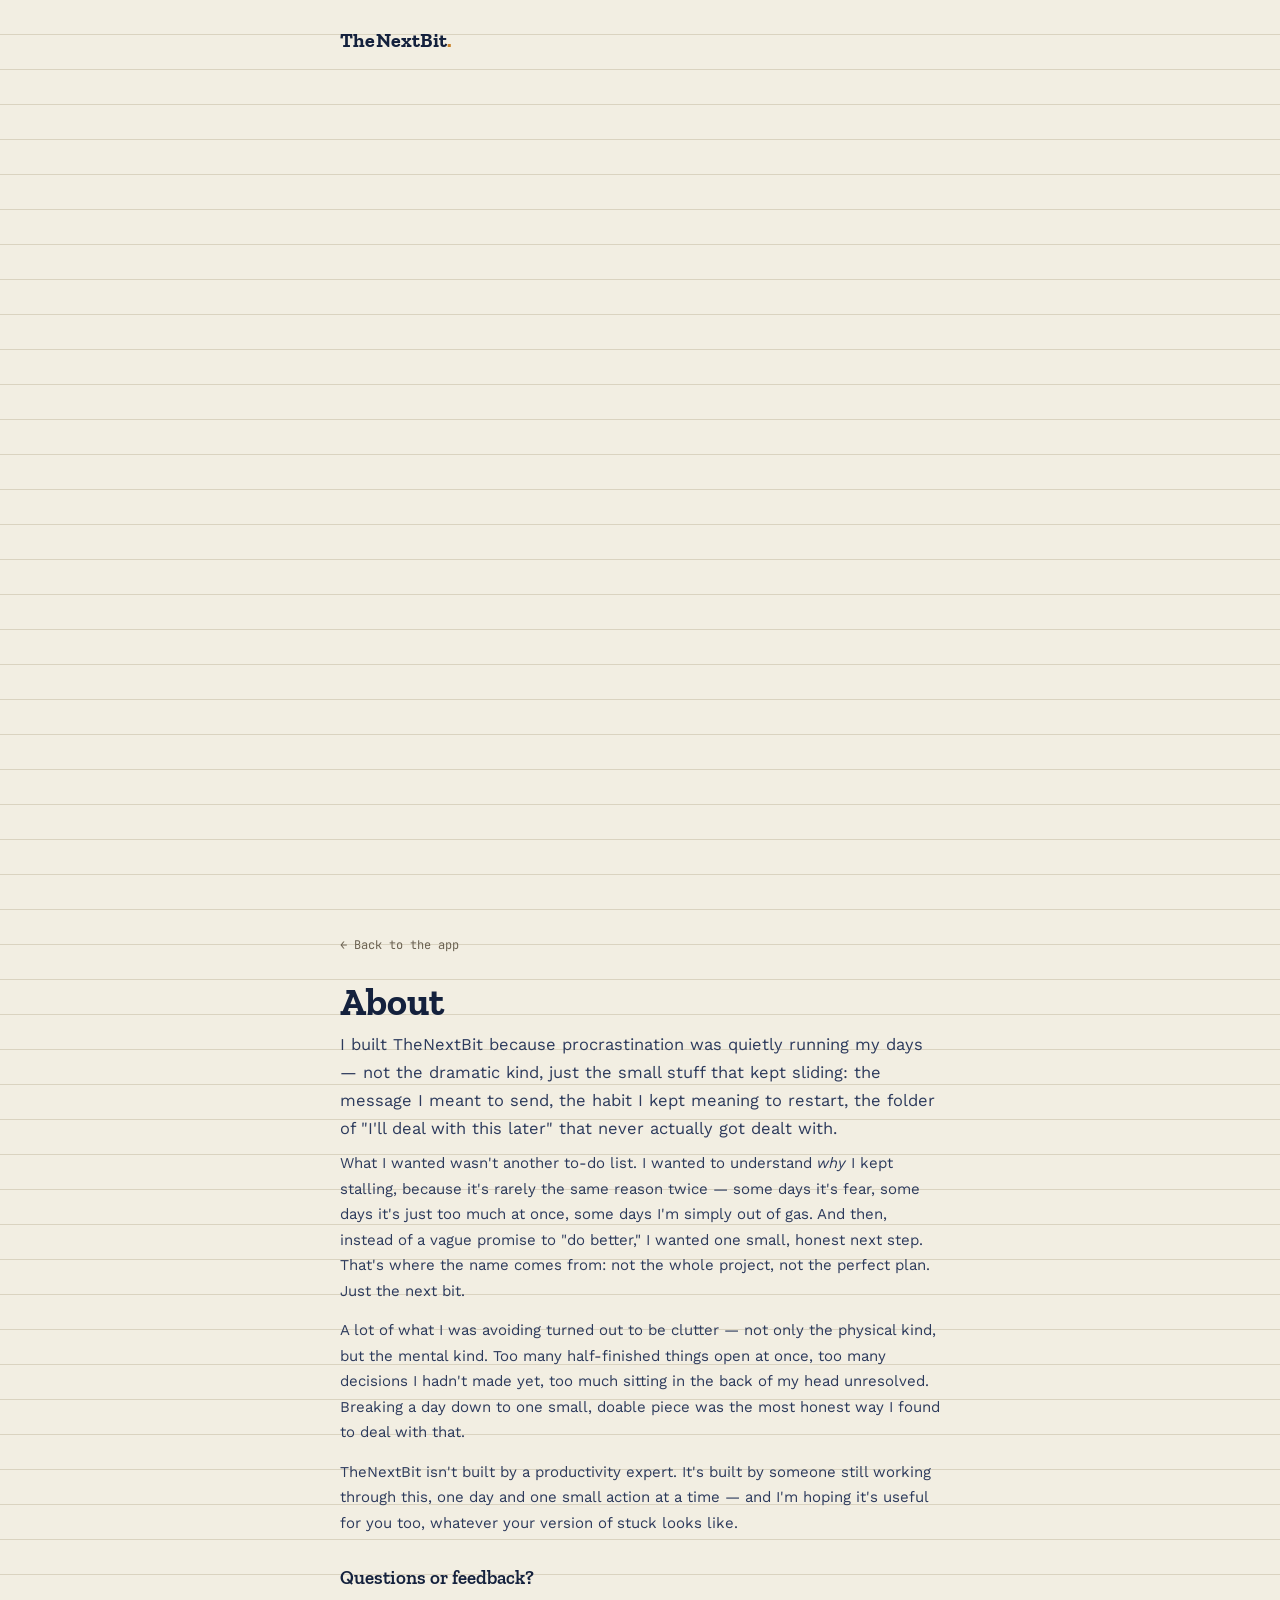
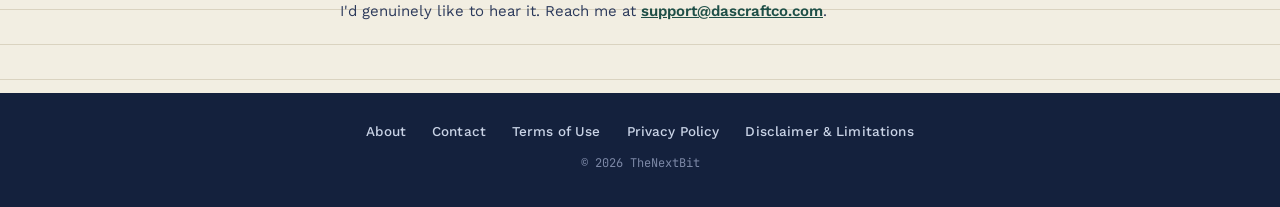
==== about.html @ bdb77855 "Add files via upload" ====
<!DOCTYPE html>
<html lang="en">
<head>
<meta charset="UTF-8">
<meta name="viewport" content="width=device-width, initial-scale=1.0">
<title>About — TheNextBit</title>
<link rel="preconnect" href="https://fonts.googleapis.com">
<link rel="preconnect" href="https://fonts.gstatic.com" crossorigin>
<link href="https://fonts.googleapis.com/css2?family=Zilla+Slab:wght@500;600;700&family=Work+Sans:wght@400;500;600;700&family=JetBrains+Mono:wght@500;600;700&display=swap" rel="stylesheet">
<link rel="stylesheet" href="style.css">
</head>
<body>

<div class="shell" style="padding-bottom:0;">
  <div class="topbar">
    <a href="index.html" class="wordmark">TheNextBit<span class="dot">.</span></a>
  </div>
</div>

<div class="legal-wrap">
  <a href="index.html" class="back-link">&larr; Back to the app</a>
  <h1>About</h1>

  <p class="lede">I built TheNextBit because procrastination was quietly running my days — not the dramatic kind, just the small stuff that kept sliding: the message I meant to send, the habit I kept meaning to restart, the folder of "I'll deal with this later" that never actually got dealt with.</p>

  <p>What I wanted wasn't another to-do list. I wanted to understand <em>why</em> I kept stalling, because it's rarely the same reason twice — some days it's fear, some days it's just too much at once, some days I'm simply out of gas. And then, instead of a vague promise to "do better," I wanted one small, honest next step. That's where the name comes from: not the whole project, not the perfect plan. Just the next bit.</p>

  <p>A lot of what I was avoiding turned out to be clutter — not only the physical kind, but the mental kind. Too many half-finished things open at once, too many decisions I hadn't made yet, too much sitting in the back of my head unresolved. Breaking a day down to one small, doable piece was the most honest way I found to deal with that.</p>

  <p>TheNextBit isn't built by a productivity expert. It's built by someone still working through this, one day and one small action at a time — and I'm hoping it's useful for you too, whatever your version of stuck looks like.</p>

  <h2>Questions or feedback?</h2>
  <p>I'd genuinely like to hear it. Reach me at <a class="inline-link" href="mailto:support@dascraftco.com">support@dascraftco.com</a>.</p>
</div>

<footer class="site-footer">
  <div class="footer-links">
    <a href="about.html">About</a>
    <a href="mailto:support@dascraftco.com">Contact</a>
    <a href="terms.html">Terms of Use</a>
    <a href="privacy.html">Privacy Policy</a>
    <a href="disclaimer.html">Disclaimer &amp; Limitations</a>
  </div>
  <div class="footer-copy">&copy; 2026 TheNextBit</div>
</footer>

</body>
</html>
---- style.css ----
/* ============================================================
   TOKENS
   ============================================================ */
:root {
  --ink: #14213D;
  --ink-soft: #2C3A5C;
  --paper: #F2EEE2;
  --paper-raised: #FBF9F3;
  --line: #DAD3C0;
  --line-strong: #C7BEA6;
  --mustard: #E8A33D;
  --mustard-deep: #C9822A;
  --teal: #2A6E63;
  --teal-deep: #1E4F47;
  --muted: #6B6252;
  --danger: #B3472B;

  --font-display: "Zilla Slab", Georgia, serif;
  --font-body: "Work Sans", -apple-system, BlinkMacSystemFont, sans-serif;
  --font-mono: "JetBrains Mono", ui-monospace, monospace;

  --radius: 14px;
  --radius-sm: 8px;
  --shadow-card: 0 1px 0 var(--line), 0 8px 24px -12px rgba(20,33,61,0.25);
}

* { box-sizing: border-box; }

html, body {
  margin: 0;
  padding: 0;
  background: var(--paper);
  color: var(--ink);
  font-family: var(--font-body);
  -webkit-font-smoothing: antialiased;
}

body {
  background-image: repeating-linear-gradient(
    to bottom,
    transparent 0px,
    transparent 34px,
    var(--line) 34px,
    var(--line) 35px
  );
  background-attachment: local;
  min-height: 100vh;
}

button {
  font-family: inherit;
  cursor: pointer;
}

textarea {
  font-family: inherit;
}

@media (prefers-reduced-motion: reduce) {
  * { animation-duration: 0.001ms !important; transition-duration: 0.001ms !important; }
}

:focus-visible {
  outline: 2px solid var(--teal-deep);
  outline-offset: 2px;
}

/* ============================================================
   LAYOUT SHELL
   ============================================================ */
.shell {
  max-width: 640px;
  margin: 0 auto;
  min-height: 100vh;
  padding: 28px 20px 64px;
  display: flex;
  flex-direction: column;
}

.topbar {
  display: flex;
  align-items: baseline;
  justify-content: space-between;
  margin-bottom: 28px;
  gap: 12px;
}

.wordmark {
  font-family: var(--font-display);
  font-weight: 700;
  font-size: 20px;
  letter-spacing: 0.01em;
  color: var(--ink);
  text-decoration: none;
}

.wordmark .dot { color: var(--mustard-deep); }

.topbar-actions {
  display: flex;
  gap: 14px;
  align-items: center;
}

.link-btn {
  background: none;
  border: none;
  font-size: 13px;
  color: var(--muted);
  font-weight: 600;
  text-decoration: underline;
  text-underline-offset: 3px;
  padding: 4px 0;
}
.link-btn:hover { color: var(--ink); }

/* ============================================================
   WELCOME
   ============================================================ */
.hero {
  padding-top: 8px;
}

.hero-eyebrow {
  font-family: var(--font-mono);
  font-size: 12px;
  font-weight: 600;
  letter-spacing: 0.08em;
  text-transform: uppercase;
  color: var(--muted);
  margin-bottom: 14px;
  display: block;
}

.hero h1 {
  font-family: var(--font-display);
  font-size: clamp(34px, 8vw, 52px);
  line-height: 1.04;
  margin: 0 0 18px;
  font-weight: 700;
  color: var(--ink);
}

.hero h1 em {
  font-style: normal;
  color: var(--mustard-deep);
}

.hero p.lede {
  font-size: 17px;
  line-height: 1.6;
  color: var(--ink-soft);
  max-width: 46ch;
  margin: 0 0 30px;
}

.type-pills {
  display: flex;
  flex-wrap: wrap;
  gap: 8px;
  margin-bottom: 34px;
}

.type-pill {
  font-family: var(--font-mono);
  font-size: 12px;
  font-weight: 600;
  padding: 6px 12px;
  border: 1px solid var(--line-strong);
  border-radius: 100px;
  color: var(--ink-soft);
  background: var(--paper-raised);
}

.btn-primary {
  display: inline-flex;
  align-items: center;
  gap: 10px;
  background: var(--ink);
  color: var(--paper);
  border: none;
  padding: 15px 26px;
  border-radius: var(--radius-sm);
  font-size: 15px;
  font-weight: 600;
  box-shadow: 0 4px 0 var(--mustard-deep);
  transition: transform 0.12s ease, box-shadow 0.12s ease;
}
.btn-primary:hover { transform: translateY(-1px); }
.btn-primary:active { transform: translateY(2px); box-shadow: 0 2px 0 var(--mustard-deep); }

.btn-secondary {
  display: inline-flex;
  align-items: center;
  gap: 8px;
  background: transparent;
  color: var(--ink);
  border: 1.5px solid var(--line-strong);
  padding: 13px 22px;
  border-radius: var(--radius-sm);
  font-size: 14px;
  font-weight: 600;
}
.btn-secondary:hover { border-color: var(--ink); }

.how-it-works {
  margin-top: 44px;
  border-top: 1px solid var(--line);
  padding-top: 26px;
}

.how-it-works h2 {
  font-family: var(--font-mono);
  font-size: 12px;
  text-transform: uppercase;
  letter-spacing: 0.08em;
  color: var(--muted);
  margin: 0 0 16px;
}

.how-steps {
  display: grid;
  gap: 14px;
}

.how-step {
  display: flex;
  gap: 14px;
  align-items: flex-start;
}

.how-step .num {
  font-family: var(--font-mono);
  font-weight: 700;
  font-size: 13px;
  color: var(--paper);
  background: var(--teal);
  width: 26px;
  height: 26px;
  border-radius: 50%;
  display: flex;
  align-items: center;
  justify-content: center;
  flex-shrink: 0;
}

.how-step p {
  margin: 0;
  font-size: 15px;
  line-height: 1.55;
  color: var(--ink-soft);
}

.how-step strong { color: var(--ink); }

/* ============================================================
   QUIZ
   ============================================================ */
.quiz-progress {
  display: flex;
  gap: 6px;
  margin-bottom: 30px;
}

.quiz-progress .seg {
  flex: 1;
  height: 4px;
  border-radius: 2px;
  background: var(--line-strong);
  overflow: hidden;
}
.quiz-progress .seg .fill {
  height: 100%;
  background: var(--teal);
  width: 0%;
  transition: width 0.3s ease;
}

.quiz-count {
  font-family: var(--font-mono);
  font-size: 12px;
  color: var(--muted);
  margin-bottom: 10px;
}

.quiz-q {
  font-family: var(--font-display);
  font-size: clamp(24px, 5.5vw, 30px);
  font-weight: 600;
  line-height: 1.25;
  margin: 0 0 26px;
  color: var(--ink);
}

.quiz-options {
  display: grid;
  gap: 10px;
}

.quiz-option {
  text-align: left;
  background: var(--paper-raised);
  border: 1.5px solid var(--line-strong);
  border-radius: var(--radius);
  padding: 16px 18px;
  font-size: 15px;
  line-height: 1.45;
  color: var(--ink);
  transition: border-color 0.12s ease, transform 0.08s ease, background 0.12s ease;
}
.quiz-option:hover {
  border-color: var(--teal);
  background: #fff;
}
.quiz-option:active { transform: scale(0.99); }

.quiz-back {
  margin-top: 22px;
}

/* ============================================================
   RESULTS
   ============================================================ */
.stamp {
  display: inline-block;
  border: 2.5px solid var(--ink);
  border-radius: var(--radius);
  padding: 20px 24px;
  transform: rotate(-1.2deg);
  margin-bottom: 22px;
  background: var(--paper-raised);
}

.stamp .stamp-eyebrow {
  font-family: var(--font-mono);
  font-size: 11px;
  text-transform: uppercase;
  letter-spacing: 0.08em;
  color: var(--muted);
  display: block;
  margin-bottom: 6px;
}

.stamp .stamp-type {
  font-family: var(--font-display);
  font-size: clamp(26px, 6vw, 36px);
  font-weight: 700;
  color: var(--mustard-deep);
  margin: 0;
}

.results-desc {
  font-size: 16px;
  line-height: 1.65;
  color: var(--ink-soft);
  max-width: 52ch;
  margin: 0 0 30px;
}

.score-bars {
  display: grid;
  gap: 12px;
  margin-bottom: 34px;
}

.score-row {
  display: grid;
  grid-template-columns: 110px 1fr 34px;
  align-items: center;
  gap: 10px;
}

.score-label {
  font-size: 13px;
  font-weight: 600;
  color: var(--ink-soft);
}

.score-track {
  height: 8px;
  background: var(--line);
  border-radius: 4px;
  overflow: hidden;
}
.score-fill {
  height: 100%;
  background: var(--teal);
  border-radius: 4px;
}
.score-row.is-top .score-fill { background: var(--mustard-deep); }
.score-row.is-top .score-label { color: var(--ink); }

.score-num {
  font-family: var(--font-mono);
  font-size: 12px;
  color: var(--muted);
  text-align: right;
}

/* ============================================================
   TODAY DASHBOARD
   ============================================================ */
.day-meta {
  display: flex;
  justify-content: space-between;
  align-items: baseline;
  margin-bottom: 18px;
  flex-wrap: wrap;
  gap: 8px;
}

.day-meta .track-label {
  font-family: var(--font-mono);
  font-size: 12px;
  letter-spacing: 0.06em;
  text-transform: uppercase;
  color: var(--muted);
}

.streak-badge {
  font-family: var(--font-mono);
  font-size: 13px;
  font-weight: 700;
  color: var(--danger);
  display: flex;
  align-items: center;
  gap: 5px;
}

/* --- signature element: the chain --- */
.chain-wrap {
  margin-bottom: 30px;
  overflow-x: auto;
  padding: 10px 2px 16px;
  -webkit-overflow-scrolling: touch;
}

.chain {
  display: flex;
  align-items: center;
  width: max-content;
}

.chain-link {
  position: relative;
  display: flex;
  align-items: center;
}

.chain-link .rung {
  width: 3px;
  height: 2px;
  background: var(--line-strong);
}
.chain-link:first-child .rung { display: none; }

.chain-node {
  width: 34px;
  height: 34px;
  border-radius: 50%;
  border: 2.5px solid var(--line-strong);
  background: var(--paper-raised);
  display: flex;
  align-items: center;
  justify-content: center;
  font-family: var(--font-mono);
  font-size: 11px;
  font-weight: 700;
  color: var(--muted);
  flex-shrink: 0;
  transition: background 0.2s ease, border-color 0.2s ease, color 0.2s ease;
}

.chain-node.done {
  background: var(--mustard);
  border-color: var(--mustard-deep);
  color: var(--ink);
}

.chain-node.today {
  border-color: var(--teal);
  box-shadow: 0 0 0 3px rgba(42,110,99,0.15);
}

.chain-node.today.done {
  border-color: var(--teal-deep);
}

/* --- lesson card --- */
.lesson-card {
  background: var(--paper-raised);
  border: 1.5px solid var(--line-strong);
  border-radius: var(--radius);
  box-shadow: var(--shadow-card);
  padding: 26px 24px;
  margin-bottom: 20px;
  animation: card-in 0.35s ease both;
}

@keyframes card-in {
  from { opacity: 0; transform: translateY(6px); }
  to { opacity: 1; transform: translateY(0); }
}

.lesson-eyebrow {
  font-family: var(--font-mono);
  font-size: 11px;
  text-transform: uppercase;
  letter-spacing: 0.07em;
  color: var(--teal-deep);
  font-weight: 700;
  margin-bottom: 8px;
  display: block;
}

.lesson-title {
  font-family: var(--font-display);
  font-size: 24px;
  font-weight: 700;
  margin: 0 0 14px;
  color: var(--ink);
}

.lesson-teaching {
  font-size: 15px;
  line-height: 1.65;
  color: var(--ink-soft);
  margin: 0 0 20px;
}

.action-box {
  background: var(--paper);
  border: 1.5px dashed var(--line-strong);
  border-radius: var(--radius-sm);
  padding: 16px 18px;
  display: flex;
  gap: 12px;
  align-items: flex-start;
}

.action-box input[type="checkbox"] {
  width: 20px;
  height: 20px;
  margin-top: 2px;
  accent-color: var(--teal);
  flex-shrink: 0;
}

.action-box .action-text {
  font-size: 14.5px;
  line-height: 1.5;
}

.action-box .action-text .tag {
  font-family: var(--font-mono);
  font-size: 10.5px;
  text-transform: uppercase;
  letter-spacing: 0.06em;
  color: var(--mustard-deep);
  font-weight: 700;
  display: block;
  margin-bottom: 4px;
}

.reflection-card {
  background: var(--paper-raised);
  border: 1.5px solid var(--line-strong);
  border-radius: var(--radius);
  padding: 22px 24px;
  margin-bottom: 22px;
}

.reflection-card label {
  display: block;
  font-family: var(--font-mono);
  font-size: 11px;
  text-transform: uppercase;
  letter-spacing: 0.06em;
  color: var(--muted);
  font-weight: 700;
  margin-bottom: 10px;
}

.reflection-card textarea {
  width: 100%;
  border: 1px solid var(--line-strong);
  border-radius: var(--radius-sm);
  background: var(--paper);
  padding: 12px 14px;
  font-size: 14.5px;
  color: var(--ink);
  resize: vertical;
  min-height: 70px;
  line-height: 1.5;
}
.reflection-card textarea:focus {
  border-color: var(--teal);
}

.complete-row {
  display: flex;
  gap: 12px;
  align-items: center;
  flex-wrap: wrap;
}

.done-note {
  font-size: 13.5px;
  color: var(--teal-deep);
  font-weight: 600;
  display: flex;
  align-items: center;
  gap: 6px;
}

/* --- bottom nav --- */
.tabbar {
  margin-top: auto;
  padding-top: 30px;
  display: flex;
  gap: 10px;
  border-top: 1px solid var(--line);
  padding-top: 20px;
  margin-top: 36px;
}

.tab-btn {
  flex: 1;
  background: transparent;
  border: 1.5px solid var(--line-strong);
  border-radius: var(--radius-sm);
  padding: 12px;
  font-size: 13px;
  font-weight: 600;
  color: var(--muted);
}
.tab-btn.active {
  background: var(--ink);
  color: var(--paper);
  border-color: var(--ink);
}

/* ============================================================
   INSIGHTS
   ============================================================ */
.stat-grid {
  display: grid;
  grid-template-columns: repeat(3, 1fr);
  gap: 10px;
  margin-bottom: 30px;
}

.stat-card {
  background: var(--paper-raised);
  border: 1.5px solid var(--line-strong);
  border-radius: var(--radius);
  padding: 16px 14px;
  text-align: center;
}

.stat-num {
  font-family: var(--font-mono);
  font-size: 26px;
  font-weight: 700;
  color: var(--mustard-deep);
  display: block;
}

.stat-label {
  font-size: 11.5px;
  color: var(--muted);
  font-weight: 600;
  margin-top: 4px;
  display: block;
}

.log-list {
  display: grid;
  gap: 10px;
}

.log-empty {
  color: var(--muted);
  font-size: 14px;
  padding: 30px 0;
  text-align: center;
  border: 1.5px dashed var(--line-strong);
  border-radius: var(--radius);
}

.log-row {
  background: var(--paper-raised);
  border: 1px solid var(--line);
  border-radius: var(--radius-sm);
  padding: 14px 16px;
}

.log-row .log-date {
  font-family: var(--font-mono);
  font-size: 11.5px;
  color: var(--teal-deep);
  font-weight: 700;
  margin-bottom: 4px;
  display: block;
}

.log-row .log-text {
  font-size: 14px;
  color: var(--ink-soft);
  line-height: 1.5;
}

.log-row .log-text.empty {
  color: var(--muted);
  font-style: italic;
}

.section-heading {
  font-family: var(--font-mono);
  font-size: 12px;
  text-transform: uppercase;
  letter-spacing: 0.07em;
  color: var(--muted);
  font-weight: 700;
  margin: 0 0 14px;
}

.danger-zone {
  margin-top: 40px;
  padding-top: 20px;
  border-top: 1px solid var(--line);
}

.danger-btn {
  background: transparent;
  border: 1.5px solid var(--danger);
  color: var(--danger);
  border-radius: var(--radius-sm);
  padding: 10px 16px;
  font-size: 13px;
  font-weight: 600;
}
.danger-btn:hover { background: var(--danger); color: #fff; }

@media (max-width: 420px) {
  .stat-grid { grid-template-columns: repeat(3, 1fr); }
  .score-row { grid-template-columns: 92px 1fr 30px; }
}

/* ============================================================
   SITE FOOTER
   ============================================================ */
.site-footer {
  background: var(--ink);
  background-image: none;
  color: var(--paper);
  padding: 30px 20px 36px;
  text-align: center;
  margin-top: 44px;
}

.site-footer .footer-links {
  display: flex;
  flex-wrap: wrap;
  justify-content: center;
  gap: 10px 26px;
  margin-bottom: 16px;
}

.site-footer .footer-links a {
  color: #C9D3E6;
  text-decoration: none;
  font-size: 13.5px;
  font-weight: 500;
  letter-spacing: 0.01em;
}
.site-footer .footer-links a:hover {
  color: var(--mustard);
  text-decoration: underline;
  text-underline-offset: 3px;
}

.site-footer .footer-copy {
  font-family: var(--font-mono);
  font-size: 12px;
  color: #7C88A6;
}

/* ============================================================
   LEGAL / ABOUT PAGES
   ============================================================ */
.legal-wrap {
  max-width: 640px;
  margin: 0 auto;
  padding: 34px 20px 10px;
}

.legal-wrap .back-link {
  display: inline-block;
  font-family: var(--font-mono);
  font-size: 12px;
  color: var(--muted);
  text-decoration: none;
  margin-bottom: 26px;
}
.legal-wrap .back-link:hover { color: var(--ink); }

.legal-wrap h1 {
  font-family: var(--font-display);
  font-size: clamp(28px, 6vw, 38px);
  font-weight: 700;
  margin: 0 0 6px;
  color: var(--ink);
}

.legal-wrap .updated {
  display: block;
  font-family: var(--font-mono);
  font-size: 12px;
  color: var(--muted);
  margin-bottom: 28px;
}

.legal-wrap .lede {
  font-size: 16.5px;
  line-height: 1.7;
  color: var(--ink-soft);
  margin: 0 0 8px;
}

.legal-wrap h2 {
  font-family: var(--font-display);
  font-size: 19px;
  font-weight: 600;
  margin: 30px 0 10px;
  color: var(--ink);
}

.legal-wrap p {
  font-size: 15px;
  line-height: 1.7;
  color: var(--ink-soft);
  margin: 0 0 14px;
}

.legal-wrap ul {
  margin: 0 0 14px;
  padding-left: 20px;
}

.legal-wrap li {
  font-size: 15px;
  line-height: 1.7;
  color: var(--ink-soft);
  margin-bottom: 6px;
}

.legal-wrap a.inline-link {
  color: var(--teal-deep);
  font-weight: 600;
}
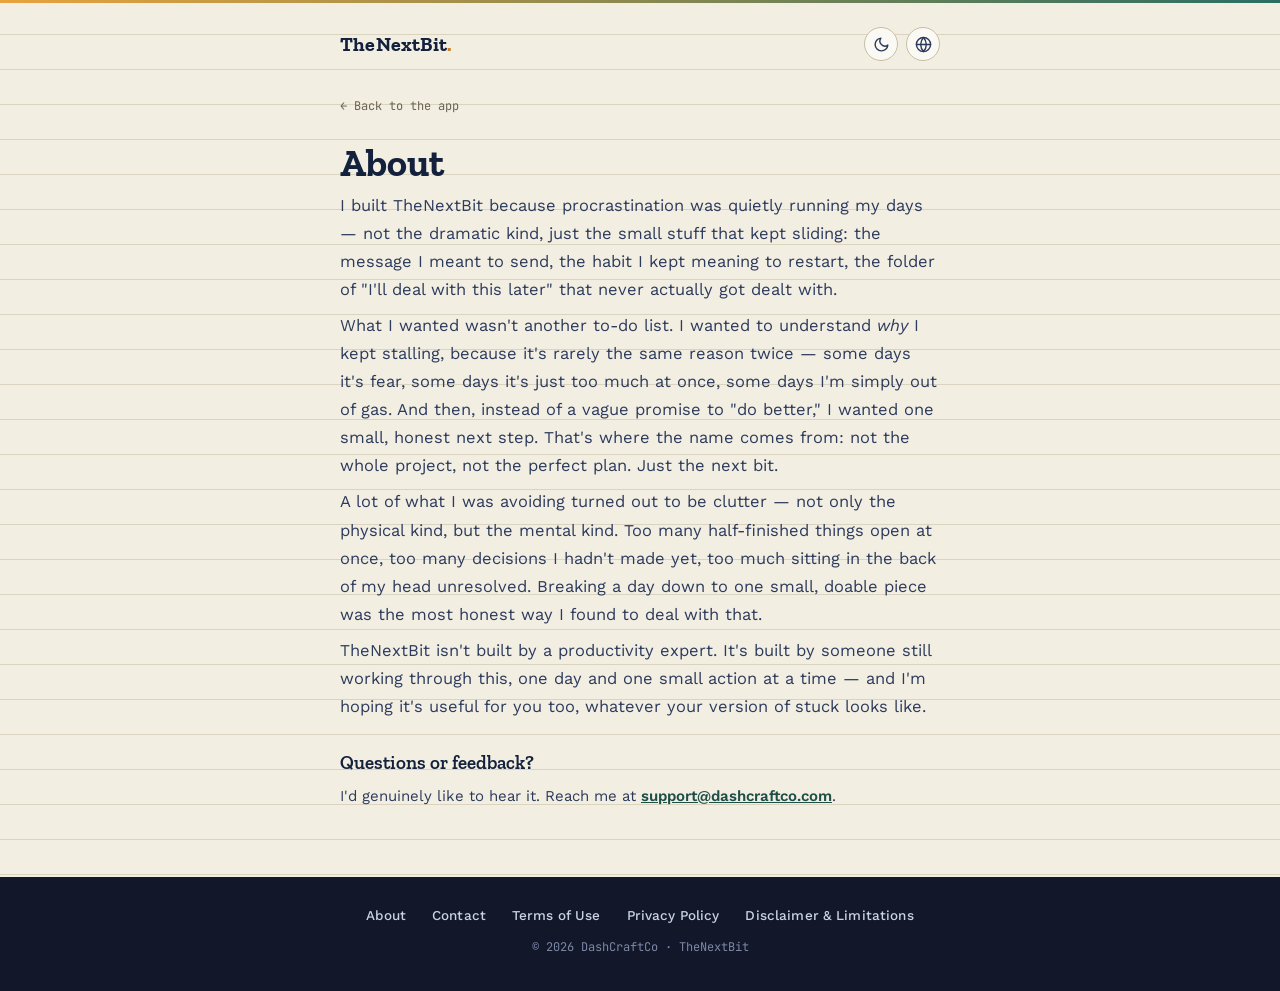
==== commit 95cfd66f: "Add files via upload" ====
--- a/about.html
+++ b/about.html
@@ -2,47 +2,29 @@
 <html lang="en">
 <head>
 <meta charset="UTF-8">
-<meta name="viewport" content="width=device-width, initial-scale=1.0">
+<meta name="viewport" content="width=device-width, initial-scale=1.0, viewport-fit=cover">
 <title>About — TheNextBit</title>
+
+<link rel="manifest" href="manifest.json">
+<meta name="theme-color" content="#14213D">
+<meta name="mobile-web-app-capable" content="yes">
+<meta name="apple-mobile-web-app-capable" content="yes">
+<meta name="apple-mobile-web-app-status-bar-style" content="black-translucent">
+<meta name="apple-mobile-web-app-title" content="TheNextBit">
+<link rel="icon" type="image/png" sizes="32x32" href="icons/favicon-32.png">
+<link rel="icon" type="image/png" sizes="16x16" href="icons/favicon-16.png">
+<link rel="apple-touch-icon" href="icons/apple-touch-icon.png">
+
 <link rel="preconnect" href="https://fonts.googleapis.com">
 <link rel="preconnect" href="https://fonts.gstatic.com" crossorigin>
 <link href="https://fonts.googleapis.com/css2?family=Zilla+Slab:wght@500;600;700&family=Work+Sans:wght@400;500;600;700&family=JetBrains+Mono:wght@500;600;700&display=swap" rel="stylesheet">
 <link rel="stylesheet" href="style.css">
 </head>
 <body>
-
-<div class="shell" style="padding-bottom:0;">
-  <div class="topbar">
-    <a href="index.html" class="wordmark">TheNextBit<span class="dot">.</span></a>
-  </div>
-</div>
-
-<div class="legal-wrap">
-  <a href="index.html" class="back-link">&larr; Back to the app</a>
-  <h1>About</h1>
-
-  <p class="lede">I built TheNextBit because procrastination was quietly running my days — not the dramatic kind, just the small stuff that kept sliding: the message I meant to send, the habit I kept meaning to restart, the folder of "I'll deal with this later" that never actually got dealt with.</p>
-
-  <p>What I wanted wasn't another to-do list. I wanted to understand <em>why</em> I kept stalling, because it's rarely the same reason twice — some days it's fear, some days it's just too much at once, some days I'm simply out of gas. And then, instead of a vague promise to "do better," I wanted one small, honest next step. That's where the name comes from: not the whole project, not the perfect plan. Just the next bit.</p>
-
-  <p>A lot of what I was avoiding turned out to be clutter — not only the physical kind, but the mental kind. Too many half-finished things open at once, too many decisions I hadn't made yet, too much sitting in the back of my head unresolved. Breaking a day down to one small, doable piece was the most honest way I found to deal with that.</p>
-
-  <p>TheNextBit isn't built by a productivity expert. It's built by someone still working through this, one day and one small action at a time — and I'm hoping it's useful for you too, whatever your version of stuck looks like.</p>
-
-  <h2>Questions or feedback?</h2>
-  <p>I'd genuinely like to hear it. Reach me at <a class="inline-link" href="mailto:support@dascraftco.com">support@dascraftco.com</a>.</p>
-</div>
-
-<footer class="site-footer">
-  <div class="footer-links">
-    <a href="about.html">About</a>
-    <a href="mailto:support@dascraftco.com">Contact</a>
-    <a href="terms.html">Terms of Use</a>
-    <a href="privacy.html">Privacy Policy</a>
-    <a href="disclaimer.html">Disclaimer &amp; Limitations</a>
-  </div>
-  <div class="footer-copy">&copy; 2026 TheNextBit</div>
-</footer>
-
+<div id="page" role="main"></div>
+<script src="i18n.js"></script>
+<script src="chrome.js"></script>
+<script>window.LEGAL_PAGE = "about";</script>
+<script src="legal.js"></script>
 </body>
 </html>
--- a/style.css
+++ b/style.css
@@ -14,6 +14,12 @@
   --teal-deep: #1E4F47;
   --muted: #6B6252;
   --danger: #B3472B;
+  --on-accent: #21170A;
+
+  --footer-bg: #12182A;
+  --footer-text: #E7E2D3;
+  --footer-link: #C9D3E6;
+  --footer-muted: #7C88A6;
 
   --font-display: "Zilla Slab", Georgia, serif;
   --font-body: "Work Sans", -apple-system, BlinkMacSystemFont, sans-serif;
@@ -21,10 +27,38 @@
 
   --radius: 14px;
   --radius-sm: 8px;
-  --shadow-card: 0 1px 0 var(--line), 0 8px 24px -12px rgba(20,33,61,0.25);
+  --shadow-card: 0 1px 0 var(--line), 0 14px 32px -16px rgba(20,33,61,0.28);
+  --shadow-pop: 0 10px 30px -8px rgba(0,0,0,0.35);
+
+  color-scheme: light;
+}
+
+[data-theme="dark"] {
+  --ink: #F3F1E8;
+  --ink-soft: #C9C2B0;
+  --paper: #10141C;
+  --paper-raised: #1A2029;
+  --line: #2A303C;
+  --line-strong: #3B4250;
+  --mustard: #F0B25C;
+  --mustard-deep: #E8A33D;
+  --teal: #4FA294;
+  --teal-deep: #7FC9BB;
+  --muted: #9A9486;
+  --danger: #E17A5D;
+  --on-accent: #21170A;
+
+  --shadow-card: 0 1px 0 var(--line), 0 18px 40px -18px rgba(0,0,0,0.55);
+  --shadow-pop: 0 14px 36px -10px rgba(0,0,0,0.6);
+
+  color-scheme: dark;
 }
 
 * { box-sizing: border-box; }
+
+html {
+  transition: background-color 0.25s ease;
+}
 
 html, body {
   margin: 0;
@@ -45,6 +79,14 @@
   );
   background-attachment: local;
   min-height: 100vh;
+  transition: background-color 0.25s ease, color 0.25s ease;
+}
+
+body::before {
+  content: "";
+  display: block;
+  height: 3px;
+  background: linear-gradient(90deg, var(--mustard) 0%, var(--teal) 100%);
 }
 
 button {
@@ -79,7 +121,7 @@
 
 .topbar {
   display: flex;
-  align-items: baseline;
+  align-items: center;
   justify-content: space-between;
   margin-bottom: 28px;
   gap: 12px;
@@ -113,6 +155,110 @@
   padding: 4px 0;
 }
 .link-btn:hover { color: var(--ink); }
+
+/* ============================================================
+   HEADER CONTROLS — theme + language
+   ============================================================ */
+.header-controls {
+  display: flex;
+  align-items: center;
+  gap: 8px;
+}
+
+.icon-btn {
+  width: 34px;
+  height: 34px;
+  border-radius: 50%;
+  border: 1.5px solid var(--line-strong);
+  background: var(--paper-raised);
+  color: var(--ink-soft);
+  display: flex;
+  align-items: center;
+  justify-content: center;
+  transition: border-color 0.15s ease, color 0.15s ease, transform 0.1s ease;
+  flex-shrink: 0;
+}
+.icon-btn:hover {
+  border-color: var(--teal);
+  color: var(--ink);
+}
+.icon-btn:active { transform: scale(0.94); }
+
+.lang-wrap {
+  position: relative;
+}
+
+.lang-menu {
+  position: absolute;
+  top: calc(100% + 10px);
+  right: 0;
+  width: 240px;
+  background: var(--footer-bg);
+  border-radius: var(--radius);
+  padding: 16px;
+  box-shadow: var(--shadow-pop);
+  z-index: 40;
+  animation: menu-in 0.16s ease both;
+}
+
+@keyframes menu-in {
+  from { opacity: 0; transform: translateY(-4px); }
+  to { opacity: 1; transform: translateY(0); }
+}
+
+.lang-menu-title {
+  font-family: var(--font-mono);
+  font-size: 11px;
+  text-transform: uppercase;
+  letter-spacing: 0.08em;
+  color: var(--footer-muted);
+  font-weight: 700;
+  margin-bottom: 10px;
+}
+
+.lang-option {
+  width: 100%;
+  display: flex;
+  align-items: center;
+  justify-content: space-between;
+  background: transparent;
+  border: none;
+  border-radius: var(--radius-sm);
+  padding: 10px 10px;
+  font-size: 14px;
+  font-weight: 600;
+  color: var(--footer-text);
+  text-align: left;
+}
+.lang-option:hover { background: rgba(255,255,255,0.06); }
+.lang-option.active { color: var(--mustard); }
+.lang-option .lang-code {
+  font-family: var(--font-mono);
+  font-size: 11px;
+  color: var(--footer-muted);
+  font-weight: 700;
+}
+.lang-option.active .lang-code { color: var(--mustard); }
+
+.lang-disclaimer {
+  margin-top: 12px;
+  padding-top: 12px;
+  border-top: 1px solid rgba(255,255,255,0.1);
+  font-size: 11.5px;
+  line-height: 1.55;
+  color: var(--footer-muted);
+}
+
+/* Lightweight header wrapper for static legal pages — no min-height,
+   so content directly below is never pushed down by empty space. */
+.page-header {
+  max-width: 640px;
+  margin: 0 auto;
+  padding: 24px 20px 0;
+  display: flex;
+  align-items: center;
+  justify-content: space-between;
+}
 
 /* ============================================================
    WELCOME
@@ -310,7 +456,7 @@
 }
 .quiz-option:hover {
   border-color: var(--teal);
-  background: #fff;
+  box-shadow: 0 6px 18px -10px rgba(20,33,61,0.3);
 }
 .quiz-option:active { transform: scale(0.99); }
 
@@ -474,7 +620,7 @@
 .chain-node.done {
   background: var(--mustard);
   border-color: var(--mustard-deep);
-  color: var(--ink);
+  color: var(--on-accent);
 }
 
 .chain-node.today {
@@ -751,9 +897,8 @@
    SITE FOOTER
    ============================================================ */
 .site-footer {
-  background: var(--ink);
-  background-image: none;
-  color: var(--paper);
+  background: var(--footer-bg);
+  color: var(--footer-text);
   padding: 30px 20px 36px;
   text-align: center;
   margin-top: 44px;
@@ -768,7 +913,7 @@
 }
 
 .site-footer .footer-links a {
-  color: #C9D3E6;
+  color: var(--footer-link);
   text-decoration: none;
   font-size: 13.5px;
   font-weight: 500;
@@ -783,7 +928,7 @@
 .site-footer .footer-copy {
   font-family: var(--font-mono);
   font-size: 12px;
-  color: #7C88A6;
+  color: var(--footer-muted);
 }
 
 /* ============================================================
